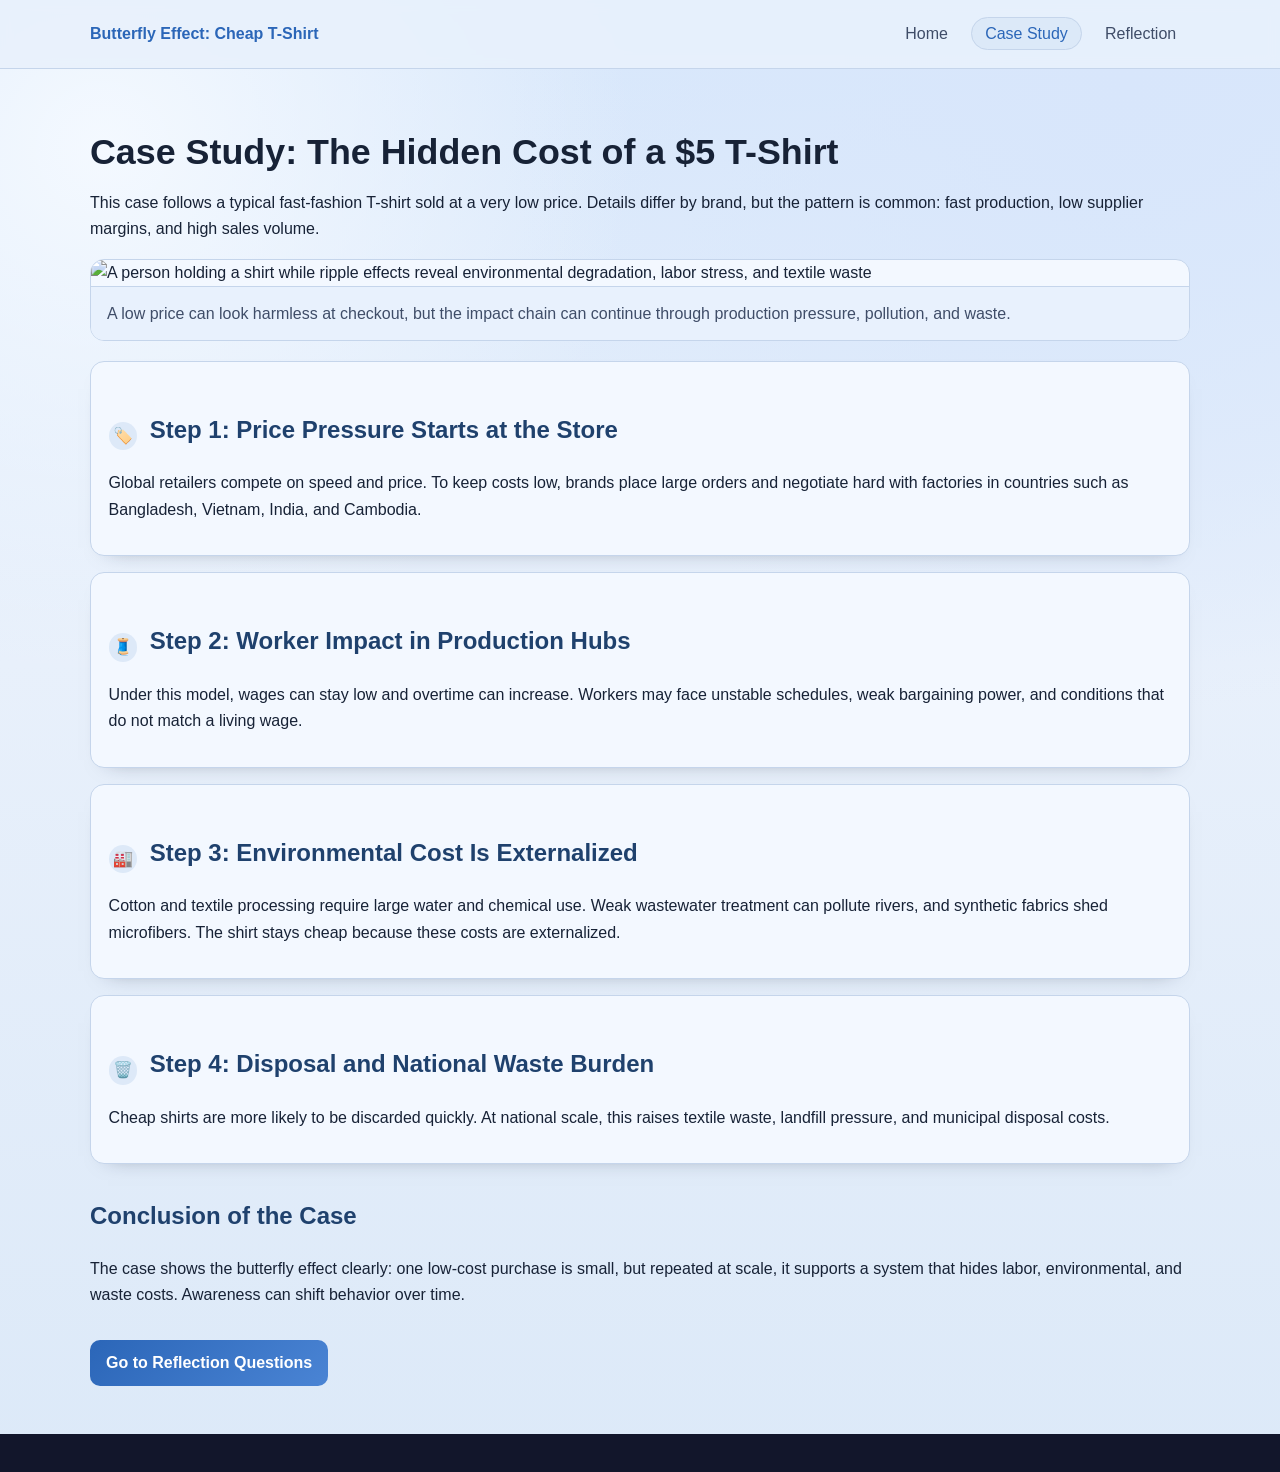
==== case-study.html @ c1b370d9 "LE SITE" ====
<!DOCTYPE html>
<html lang="en">
<head>
  <meta charset="UTF-8" />
  <meta name="viewport" content="width=device-width, initial-scale=1.0" />
  <title>Case Study - Cheap T-Shirt Ripple Effect</title>
  <link rel="icon" type="image/png" href="assets/favicon.png" />
  <link rel="stylesheet" href="styles.css" />
</head>
<body>
  <header class="site-header">
    <nav class="nav container">
      <a class="logo" href="index.html">Butterfly Effect: Cheap T-Shirt</a>
      <ul class="nav-links">
        <li><a data-page="home" href="index.html">Home</a></li>
        <li><a data-page="case" href="case-study.html">Case Study</a></li>
        <li><a data-page="reflection" href="reflection.html">Reflection</a></li>
      </ul>
    </nav>
  </header>

  <main class="container">
    <section class="reveal">
      <h1>Case Study: The Hidden Cost of a $5 T-Shirt</h1>
      <p>
        This case follows a typical fast-fashion T-shirt sold at a very low price. Details differ by brand,
        but the pattern is common: fast production, low supplier margins, and high sales volume.
      </p>
    </section>

    <section class="reveal">
      <figure class="feature-visual">
        <img
          src="assets/simpleillusatration.png"
          alt="A person holding a shirt while ripple effects reveal environmental degradation, labor stress, and textile waste"
          loading="lazy"
        />
        <figcaption>
          A low price can look harmless at checkout, but the impact chain can continue through production pressure,
          pollution, and waste.
        </figcaption>
      </figure>
    </section>

    <section class="timeline reveal">
      <article class="card">
        <h2><span class="step-icon" aria-hidden="true">🏷️</span> Step 1: Price Pressure Starts at the Store</h2>
        <p>
          Global retailers compete on speed and price. To keep costs low, brands place large orders and negotiate
          hard with factories in countries such as Bangladesh, Vietnam, India, and Cambodia.
        </p>
      </article>

      <article class="card">
        <h2><span class="step-icon" aria-hidden="true">🧵</span> Step 2: Worker Impact in Production Hubs</h2>
        <p>
          Under this model, wages can stay low and overtime can increase. Workers may face unstable schedules,
          weak bargaining power, and conditions that do not match a living wage.
        </p>
      </article>

      <article class="card">
        <h2><span class="step-icon" aria-hidden="true">🏭</span> Step 3: Environmental Cost Is Externalized</h2>
        <p>
          Cotton and textile processing require large water and chemical use. Weak wastewater treatment can pollute
          rivers, and synthetic fabrics shed microfibers. The shirt stays cheap because these costs are externalized.
        </p>
      </article>

      <article class="card">
        <h2><span class="step-icon" aria-hidden="true">🗑️</span> Step 4: Disposal and National Waste Burden</h2>
        <p>
          Cheap shirts are more likely to be discarded quickly. At national scale, this raises textile waste,
          landfill pressure, and municipal disposal costs.
        </p>
      </article>
    </section>

    <section class="reveal">
      <h2>Conclusion of the Case</h2>
      <p>
        The case shows the butterfly effect clearly: one low-cost purchase is small, but repeated at scale, it supports
        a system that hides labor, environmental, and waste costs. Awareness can shift behavior over time.
      </p>
      <a class="button" href="reflection.html">Go to Reflection Questions</a>
    </section>
  </main>

  <footer class="site-footer">
  </footer>

  <script src="script.js"></script>
</body>
</html>
---- styles.css ----
:root {
  --bg: #e8f0fb;
  --surface: #f3f8ff;
  --text: #172236;
  --muted: #3f4d68;
  --primary: #2b66b8;
  --secondary: #e16c46;
  --accent: #1c8f74;
  --border: #c5d5eb;
}

* {
  box-sizing: border-box;
}

body {
  margin: 0;
  font-family: "Segoe UI", Tahoma, Geneva, Verdana, sans-serif;
  color: var(--text);
  background:
    radial-gradient(circle at 8% 10%, #f4f9ff 0%, rgba(244, 249, 255, 0) 30%),
    radial-gradient(circle at 88% 6%, #d8e6fb 0%, rgba(216, 230, 251, 0) 35%),
    linear-gradient(180deg, #d7e7fb 0%, var(--bg) 45%, #dce9f8 100%);
  line-height: 1.65;
}

.container {
  width: min(1100px, 92%);
  margin: 0 auto;
}

.site-header {
  position: sticky;
  top: 0;
  z-index: 5;
  background: rgba(232, 241, 252, 0.9);
  backdrop-filter: blur(6px);
  border-bottom: 1px solid var(--border);
}

.nav {
  display: flex;
  justify-content: space-between;
  align-items: center;
  min-height: 68px;
  gap: 1rem;
}

.logo {
  text-decoration: none;
  color: var(--primary);
  font-weight: 700;
}

.nav-links {
  list-style: none;
  display: flex;
  gap: 0.6rem;
  padding: 0;
  margin: 0;
}

.nav-links a {
  text-decoration: none;
  color: var(--muted);
  padding: 0.45rem 0.8rem;
  border-radius: 999px;
  border: 1px solid transparent;
  transition: 0.2s ease;
}

.nav-links a:hover,
.nav-links a.active {
  color: var(--primary);
  border-color: var(--border);
  background: #dce9f8;
}

main {
  padding: 2rem 0 3rem;
}

.hero h1,
h1 {
  font-size: clamp(1.8rem, 2.8vw, 2.7rem);
  line-height: 1.2;
  margin-bottom: 0.8rem;
}

h2 {
  margin-top: 2rem;
  color: #1f416d;
}

.card {
  background: var(--surface);
  border: 1px solid var(--border);
  border-radius: 14px;
  padding: 1rem 1.1rem;
  box-shadow: 0 10px 20px -18px rgba(23, 34, 54, 0.5);
}

.ripple-grid,
.idea-grid {
  display: grid;
  grid-template-columns: repeat(2, minmax(0, 1fr));
  gap: 1rem;
}

.timeline {
  display: grid;
  gap: 1rem;
}

.feature-visual {
  margin: 1rem 0 1.2rem;
  background: var(--surface);
  border: 1px solid var(--border);
  border-radius: 14px;
  overflow: hidden;
}

.feature-visual img {
  display: block;
  width: 100%;
  height: auto;
}

.feature-visual figcaption {
  margin: 0;
  padding: 0.85rem 1rem;
  color: var(--muted);
  background: #e8f1fd;
  border-top: 1px solid var(--border);
}

.step-icon {
  display: inline-flex;
  width: 1.8rem;
  height: 1.8rem;
  align-items: center;
  justify-content: center;
  margin-right: 0.35rem;
  border-radius: 50%;
  background: #dde9f8;
  font-size: 1rem;
  vertical-align: -0.2rem;
}

.step {
  position: relative;
}

.button {
  display: inline-block;
  margin-top: 1rem;
  text-decoration: none;
  color: #fff;
  background: linear-gradient(135deg, var(--primary), #4a84d4);
  padding: 0.6rem 1rem;
  border-radius: 10px;
  font-weight: 600;
}

.questions ul {
  margin-top: 0.6rem;
  padding-left: 1.3rem;
}

.questions li {
  margin: 0.5rem 0;
}

.interactive input[type="range"] {
  -webkit-appearance: none;
  appearance: none;
  width: 100%;
  margin: 0.8rem 0;
  height: 0.45rem;
  border-radius: 999px;
  border: 1px solid #c8d8ee;
  background: linear-gradient(90deg, #9fc3f1, #f3a085);
  cursor: pointer;
}

.interactive input[type="range"]::-webkit-slider-thumb {
  -webkit-appearance: none;
  appearance: none;
  width: 1rem;
  height: 1rem;
  border-radius: 50%;
  background: #fff;
  border: 2px solid var(--secondary);
  box-shadow: 0 2px 6px rgba(23, 34, 54, 0.25);
}

.interactive input[type="range"]::-moz-range-thumb {
  width: 1rem;
  height: 1rem;
  border-radius: 50%;
  background: #fff;
  border: 2px solid var(--secondary);
  box-shadow: 0 2px 6px rgba(23, 34, 54, 0.25);
}

.impact-message {
  border-left: 4px solid var(--accent);
  padding-left: 0.8rem;
  color: #106b54;
  font-weight: 600;
}

.site-footer {
  background: #12162b;
  color: #dbe1ff;
  padding: 1.2rem 0;
}

.footer-content {
  display: flex;
  flex-wrap: wrap;
  justify-content: space-between;
  gap: 0.8rem;
  font-size: 0.92rem;
}

.reveal {
  opacity: 0;
  transform: translateY(14px);
  transition: opacity 0.55s ease, transform 0.55s ease;
}

.reveal.show {
  opacity: 1;
  transform: translateY(0);
}

@media (max-width: 800px) {
  .ripple-grid,
  .idea-grid {
    grid-template-columns: 1fr;
  }

  .nav {
    flex-direction: column;
    justify-content: center;
    padding: 0.6rem 0;
  }
}
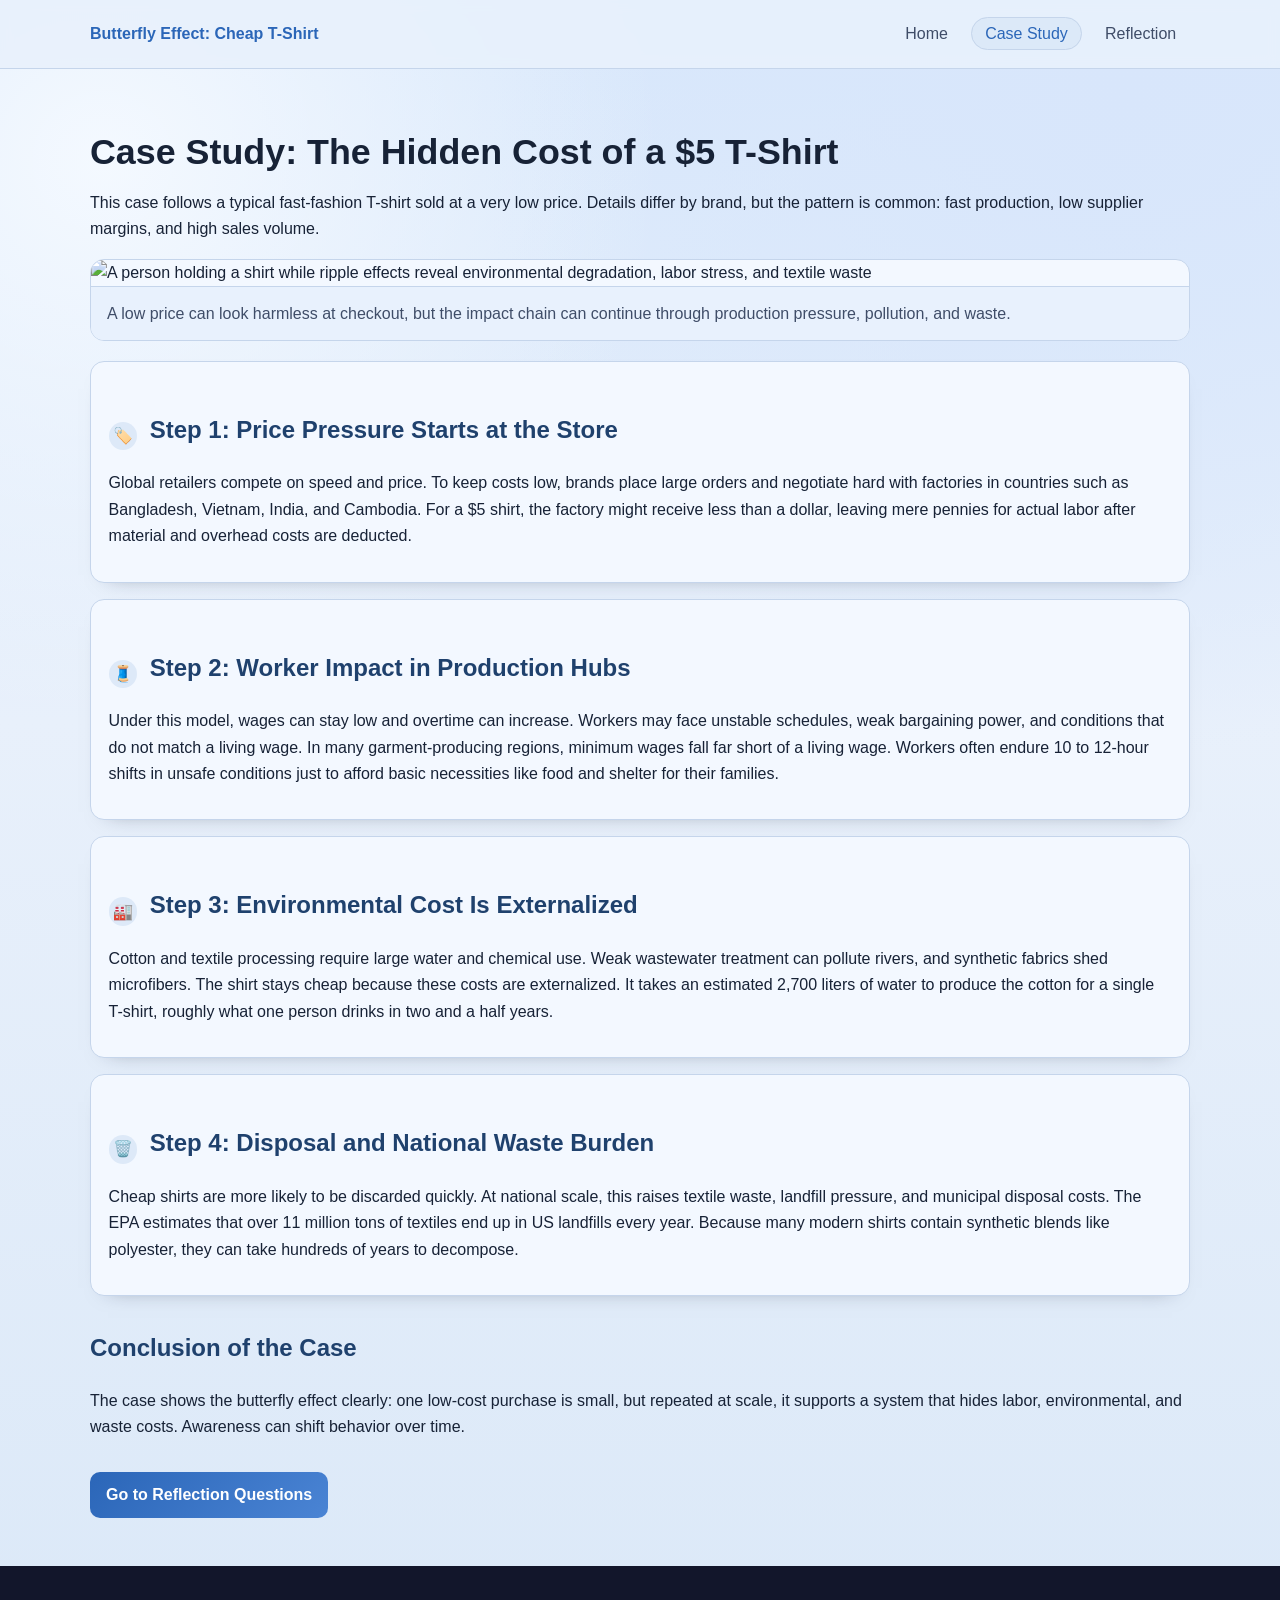
==== commit f06cc4b9: "Adding word to be in the 700-900 words range. Et j'ai refais un peu l'arrangement" ====
--- a/case-study.html
+++ b/case-study.html
@@ -48,6 +48,7 @@
         <p>
           Global retailers compete on speed and price. To keep costs low, brands place large orders and negotiate
           hard with factories in countries such as Bangladesh, Vietnam, India, and Cambodia.
+          For a $5 shirt, the factory might receive less than a dollar, leaving mere pennies for actual labor after material and overhead costs are deducted.
         </p>
       </article>
 
@@ -56,6 +57,7 @@
         <p>
           Under this model, wages can stay low and overtime can increase. Workers may face unstable schedules,
           weak bargaining power, and conditions that do not match a living wage.
+          In many garment-producing regions, minimum wages fall far short of a living wage. Workers often endure 10 to 12-hour shifts in unsafe conditions just to afford basic necessities like food and shelter for their families.
         </p>
       </article>
 
@@ -64,6 +66,7 @@
         <p>
           Cotton and textile processing require large water and chemical use. Weak wastewater treatment can pollute
           rivers, and synthetic fabrics shed microfibers. The shirt stays cheap because these costs are externalized.
+          It takes an estimated 2,700 liters of water to produce the cotton for a single T-shirt, roughly what one person drinks in two and a half years.
         </p>
       </article>
 
@@ -72,6 +75,7 @@
         <p>
           Cheap shirts are more likely to be discarded quickly. At national scale, this raises textile waste,
           landfill pressure, and municipal disposal costs.
+          The EPA estimates that over 11 million tons of textiles end up in US landfills every year. Because many modern shirts contain synthetic blends like polyester, they can take hundreds of years to decompose.
         </p>
       </article>
     </section>
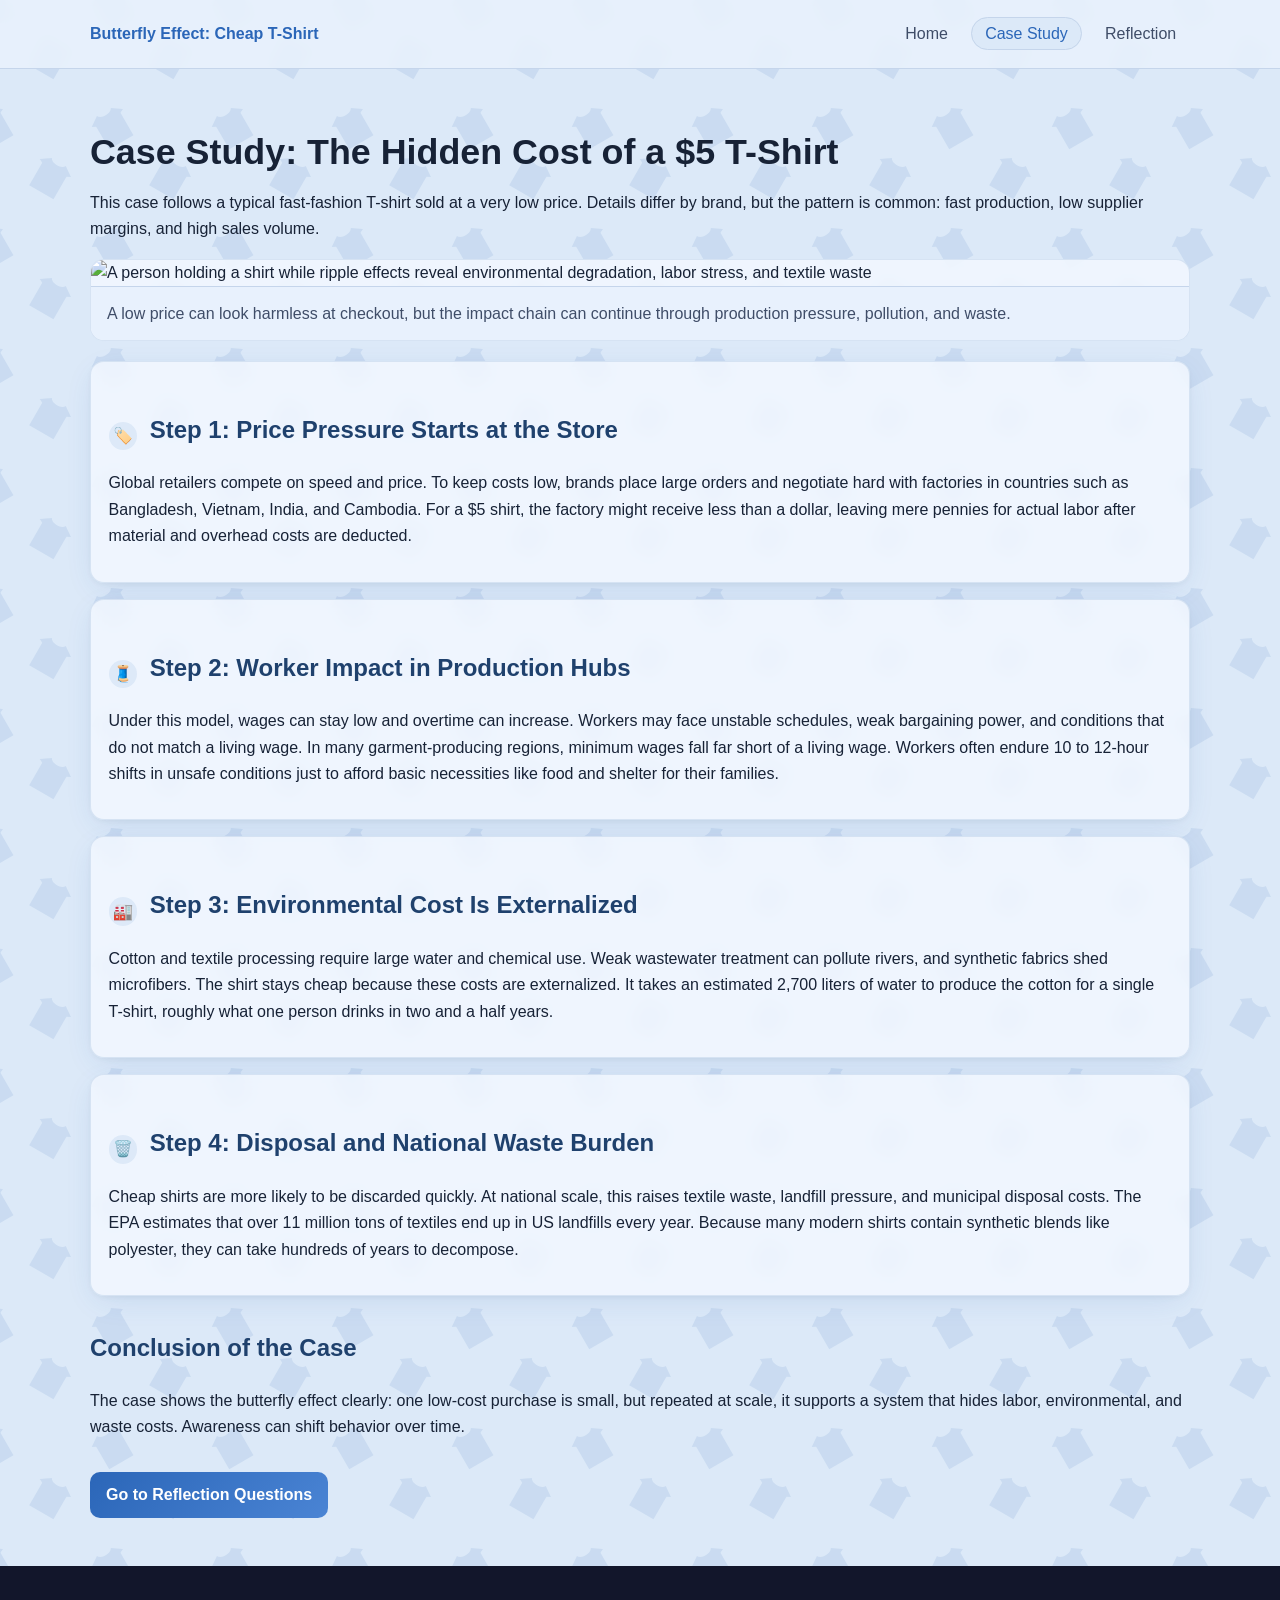
==== commit 25f89817: "Commit 8: Modfs Mineures v4" ====
--- a/case-study.html
+++ b/case-study.html
@@ -8,6 +8,7 @@
   <link rel="stylesheet" href="styles.css" />
 </head>
 <body>
+  <div id="progress-bar"></div>
   <header class="site-header">
     <nav class="nav container">
       <a class="logo" href="index.html">Butterfly Effect: Cheap T-Shirt</a>
--- a/styles.css
+++ b/styles.css
@@ -17,10 +17,13 @@
   margin: 0;
   font-family: "Segoe UI", Tahoma, Geneva, Verdana, sans-serif;
   color: var(--text);
-  background:
-    radial-gradient(circle at 8% 10%, #f4f9ff 0%, rgba(244, 249, 255, 0) 30%),
-    radial-gradient(circle at 88% 6%, #d8e6fb 0%, rgba(216, 230, 251, 0) 35%),
-    linear-gradient(180deg, #d7e7fb 0%, var(--bg) 45%, #dce9f8 100%);
+  background-color: #dce9f8;
+  background-image:
+    url("data:image/svg+xml,%3Csvg xmlns='http://www.w3.org/2000/svg' width='120' height='120'%3E%3Cg transform='rotate(30 60 60)'%3E%3Cpath d='M42 45 L32 52 L36 54 L36 80 L64 80 L64 54 L68 52 L58 45 C56 50 44 50 42 45 Z' fill='%232b66b8' opacity='0.10'/%3E%3C/g%3E%3C/svg%3E"),
+    url("data:image/svg+xml,%3Csvg xmlns='http://www.w3.org/2000/svg' width='120' height='120'%3E%3Cg transform='rotate(-30 60 60)'%3E%3Cpath d='M42 45 L32 52 L36 54 L36 80 L64 80 L64 54 L68 52 L58 45 C56 50 44 50 42 45 Z' fill='%232b66b8' opacity='0.10'/%3E%3C/g%3E%3C/svg%3E");
+  background-size: 120px 120px;
+  background-repeat: repeat;
+  background-position: 0 0, 60px 60px;
   line-height: 1.65;
 }
 
@@ -93,11 +96,13 @@
 }
 
 .card {
-  background: var(--surface);
-  border: 1px solid var(--border);
+  background: rgba(243, 248, 255, 0.82);
+  backdrop-filter: blur(8px);
+  -webkit-backdrop-filter: blur(8px);
+  border: 1px solid rgba(197, 213, 235, 0.6);
   border-radius: 14px;
   padding: 1rem 1.1rem;
-  box-shadow: 0 10px 20px -18px rgba(23, 34, 54, 0.5);
+  box-shadow: 0 8px 32px -8px rgba(43, 102, 184, 0.15), 0 2px 8px -2px rgba(23, 34, 54, 0.08);
 }
 
 .ripple-grid,
@@ -114,8 +119,10 @@
 
 .feature-visual {
   margin: 1rem 0 1.2rem;
-  background: var(--surface);
-  border: 1px solid var(--border);
+  background: rgba(243, 248, 255, 0.82);
+  backdrop-filter: blur(8px);
+  -webkit-backdrop-filter: blur(8px);
+  border: 1px solid rgba(197, 213, 235, 0.6);
   border-radius: 14px;
   overflow: hidden;
 }
@@ -247,3 +254,76 @@
     padding: 0.6rem 0;
   }
 }
+
+.impact-chart {
+  margin-top: 1.2rem;
+  display: flex;
+  flex-wrap: wrap;
+  gap: 1.5rem;
+  font-weight: 600;
+  color: var(--text);
+}
+
+.impact-chart span {
+  display: flex;
+  flex-direction: column;
+  align-items: center;
+  gap: 0.2rem;
+  font-size: 0.9rem;
+}
+
+.chart-row {
+  display: flex;
+  align-items: center;
+  gap: 0.75rem;
+}
+
+.chart-label {
+  width: 80px;
+  font-size: 0.9rem;
+  color: var(--muted);
+}
+
+.chart-label-text {
+  font-size: 0.82rem;
+  color: var(--muted);
+  font-weight: 400;
+}
+
+.chart-track {
+  flex: 1;
+  height: 10px;
+  background: #dce9f8;
+  border-radius: 999px;
+  overflow: hidden;
+}
+
+.chart-fill {
+  height: 100%;
+  border-radius: 999px;
+  transition: width 0.4s ease;
+  width: 0%;
+}
+
+.chart-fill.blue { background: var(--primary); }
+.chart-fill.orange { background: var(--secondary); }
+.chart-fill.green { background: var(--accent); }
+
+.chart-stat {
+  width: 80px;
+  font-size: 0.88rem;
+  font-weight: 600;
+  color: var(--text);
+  text-align: right;
+}
+
+#progress-bar {
+  position: fixed;
+  top: 0;
+  left: 0;
+  height: 5px;
+  width: 0%;
+  background: linear-gradient(90deg, var(--primary), var(--accent));
+  z-index: 100;
+  transition: width 0.1s ease;
+}
